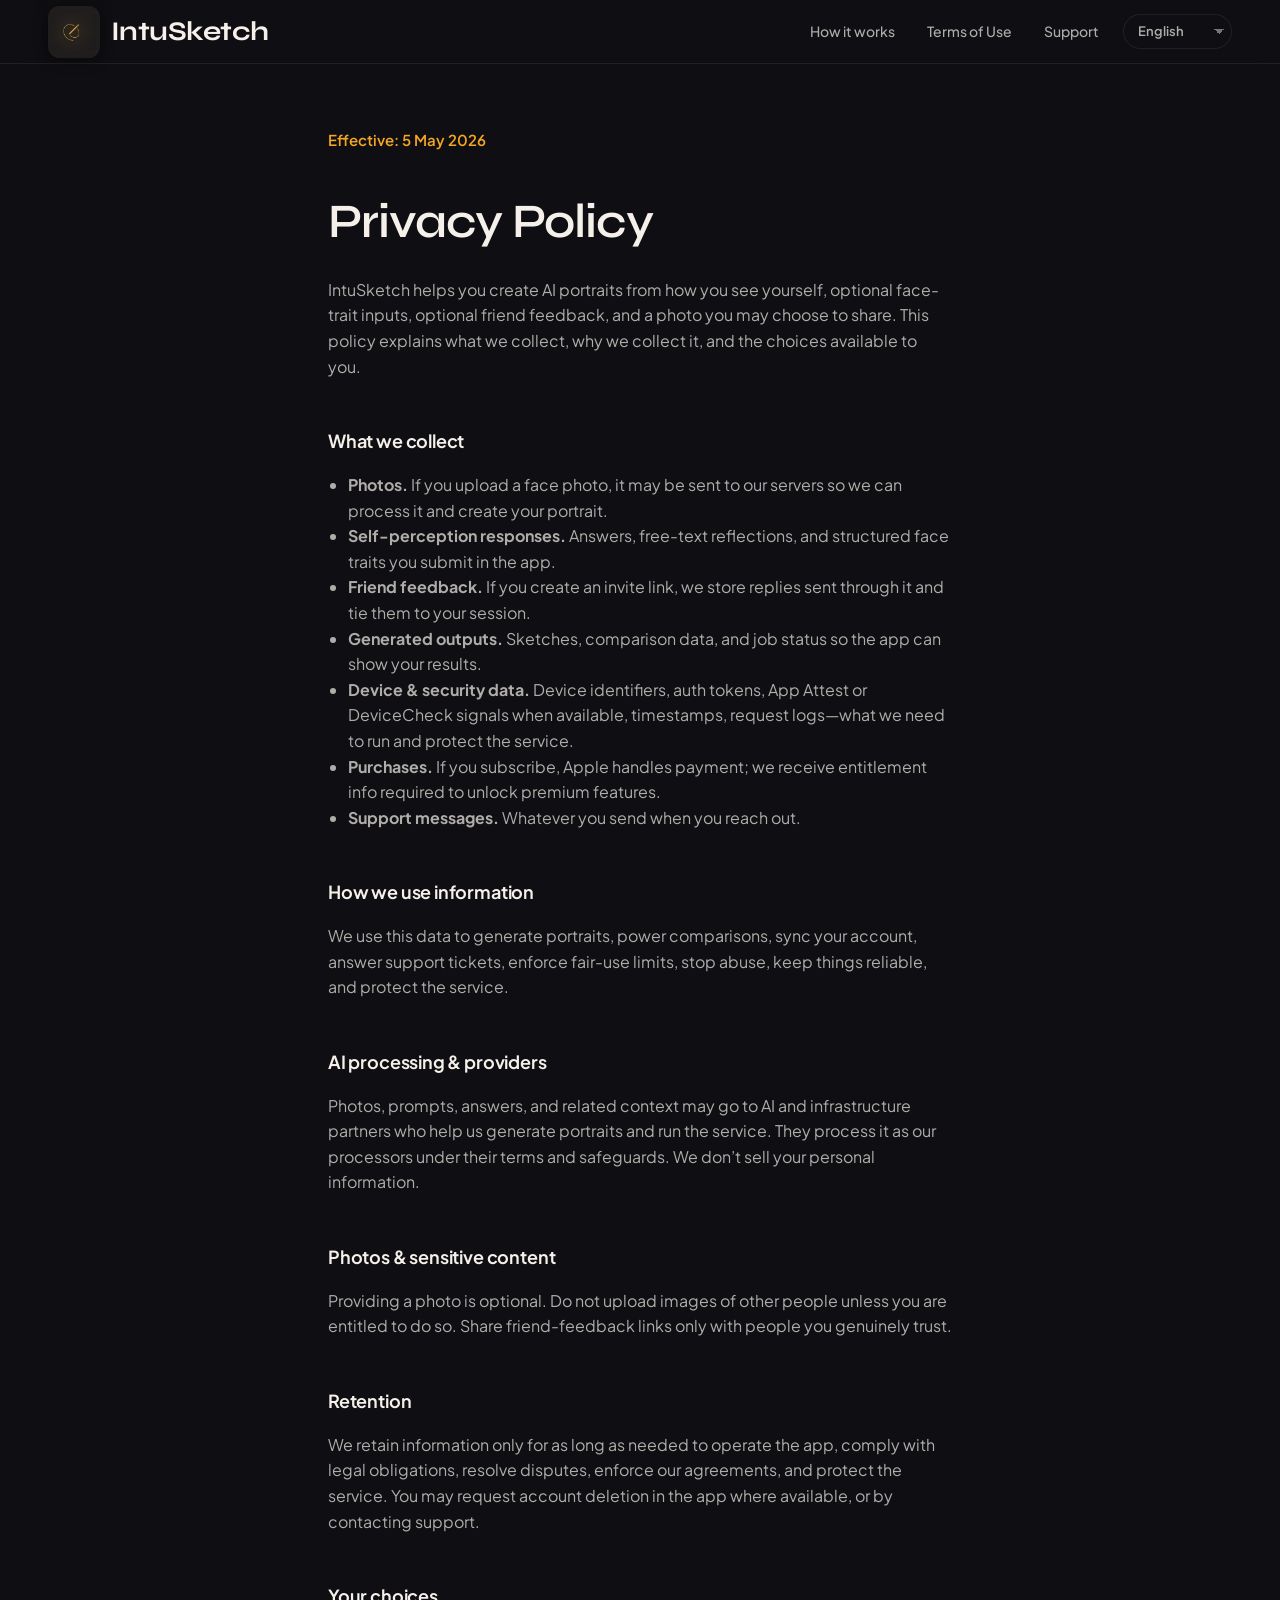
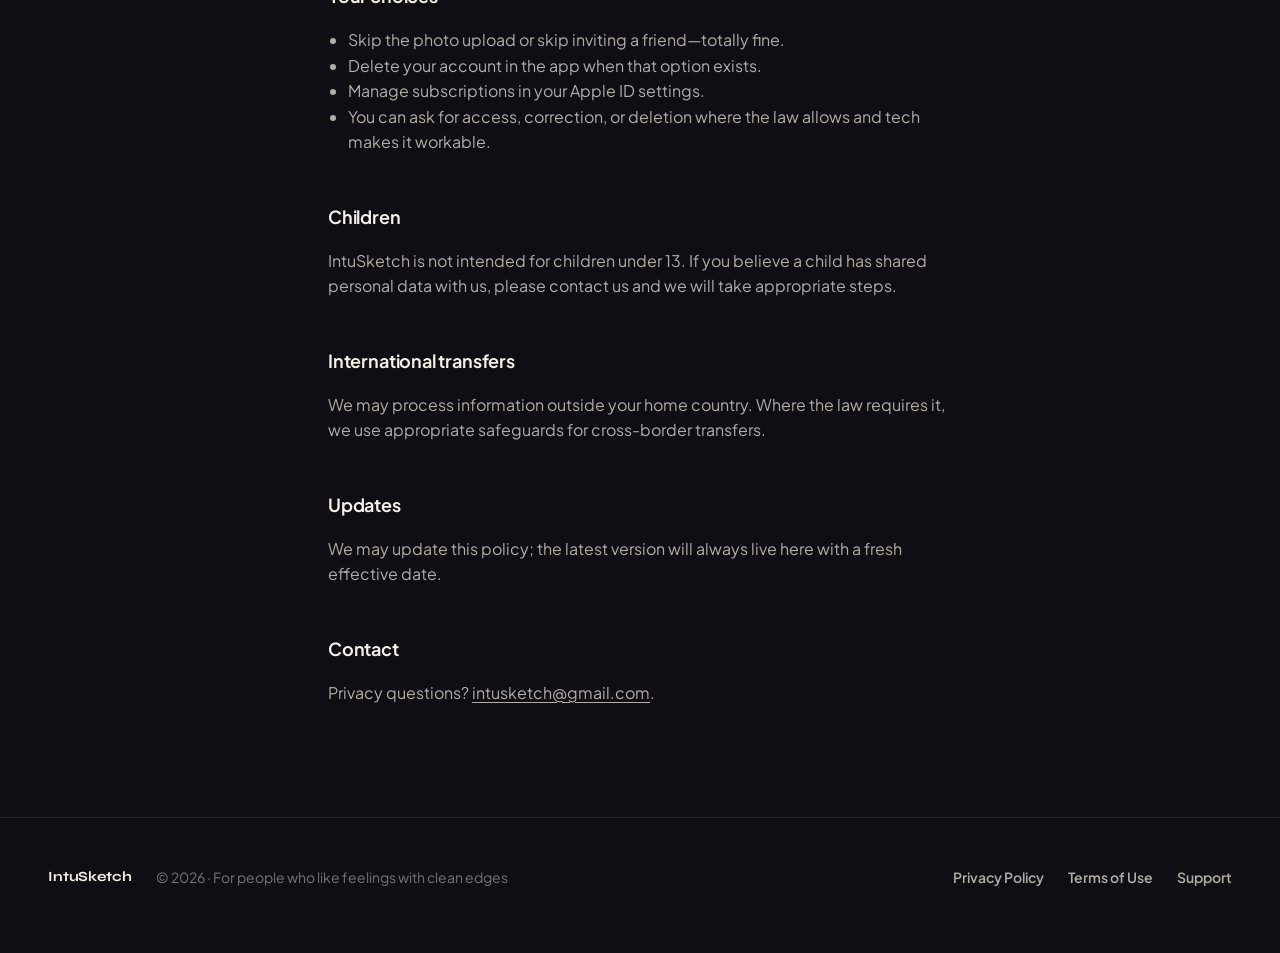
==== privacy/index.html @ 65423a3a "Initial site: landing, legals, localized bundles for intusketch.app Co-authored-by: Cursor <cursorag" ====
<!doctype html>
<html lang="en">
  <head>
    <meta charset="utf-8">
    <meta name="viewport" content="width=device-width, initial-scale=1">
    <title>Privacy Policy — IntuSketch</title>
    <meta name="description" content="How IntuSketch collects, uses, and protects your information.">
    <link rel="canonical" href="https://intusketch.app/privacy/">
    <link rel="preconnect" href="https://fonts.googleapis.com">
    <link rel="preconnect" href="https://fonts.gstatic.com" crossorigin>
    <link
      href="https://fonts.googleapis.com/css2?family=Plus+Jakarta+Sans:ital,wght@0,400;0,500;0,600;0,700;0,800;1,400;1,500&family=Syne:wght@400;500;600;700;800&family=Noto+Sans+KR:wght@400;500;600;700&family=Noto+Sans+SC:wght@400;500;600;700&family=Noto+Serif+KR:wght@400;600&family=Noto+Serif+SC:wght@400;600&display=swap"
      rel="stylesheet"
    >
    <link rel="stylesheet" href="../styles.css?v=33">
  </head>
  <body data-page="privacy">
    <header class="site-header" data-site-header data-i18n-attr="aria-label" data-i18n="l_header_aria">
      <div class="site-header__inner">
        <a class="brand" href="../" data-i18n-attr="aria-label" data-i18n="l_brand_aria">
          <img
            class="brand__icon"
            src="../brand-icon.png?v=33"
            alt=""
            width="180"
            height="180"
            decoding="async"
            aria-hidden="true"
          >
          <span class="brand-name">IntuSketch</span>
        </a>
        <div class="site-header__cluster">
          <nav class="nav" aria-label="Primary">
            <a href="../#how-it-works" data-i18n="n_journey">How it works</a>
            <a href="../terms/" data-i18n="n_terms">Terms</a>
            <a href="../support/" data-i18n="n_support">Support</a>
          </nav>
          <select class="lang-select" data-lang-select aria-label="Language"></select>
        </div>
      </div>
    </header>

    <main class="legal-page">
      <p class="updated" data-i18n="p_updated">Effective: 5 May 2026</p>
      <h1 data-i18n="p_h1">Privacy Policy</h1>
      <p data-i18n="p_intro">
        IntuSketch helps you create AI portraits from your self-perception, face traits, optional friend feedback, and a photo you may choose to provide. This policy explains what we collect, why, and your choices.
      </p>

      <h2 data-i18n="p_h_collect">Information we collect</h2>
      <ul>
        <li data-i18n-html="p_li1"><strong>Photos.</strong> If you provide a face photo, it may be uploaded to our servers so we can process it and create your portrait.</li>
        <li data-i18n-html="p_li2"><strong>Self-perception responses.</strong> Answers, free-text reflections, and structured face traits you submit in the app.</li>
        <li data-i18n-html="p_li3"><strong>Friend feedback.</strong> If you create an invite link, we store responses submitted through it and link them to your session.</li>
        <li data-i18n-html="p_li4"><strong>Generated outputs.</strong> Sketches, comparison data, and job status so the app can show your results.</li>
        <li data-i18n-html="p_li5"><strong>Device &amp; security data.</strong> Device identifiers, auth tokens, App Attest or DeviceCheck signals where available, timestamps, request logs, and similar data to operate and protect the service.</li>
        <li data-i18n-html="p_li6"><strong>Purchases.</strong> If you subscribe, Apple processes payment; we receive entitlement information needed to unlock premium features.</li>
        <li data-i18n-html="p_li7"><strong>Support messages.</strong> What you include when you contact us.</li>
      </ul>

      <h2 data-i18n="p_h_use">How we use information</h2>
      <p data-i18n="p_p_use">
        We use data to generate portraits, run comparisons, sync your account, provide support, enforce usage limits, prevent abuse, improve reliability, and keep the service secure.
      </p>

      <h2 data-i18n="p_h_ai">AI processing & providers</h2>
      <p data-i18n="p_p_ai">
        We may send photos, prompts, responses, and related context to AI and infrastructure providers that generate portraits and run the service. They process data on our behalf under their terms and safeguards. We do not sell your personal information.
      </p>

      <h2 data-i18n="p_h_photo">Photos & sensitive content</h2>
      <p data-i18n="p_p_photo">
        Providing a photo is your choice. Do not upload images of other people unless you have the right to do so. Share friend-feedback links only with people you trust.
      </p>

      <h2 data-i18n="p_h_retention">Retention</h2>
      <p data-i18n="p_p_retention">
        We keep information as long as needed to provide the app, meet legal obligations, resolve disputes, enforce agreements, and protect the service. You can request account deletion in the app where available or by contacting support.
      </p>

      <h2 data-i18n="p_h_choices">Your choices</h2>
      <ul>
        <li data-i18n="p_c1">You can skip uploading a photo or inviting friend feedback.</li>
        <li data-i18n="p_c2">You can delete your account in the app where available.</li>
        <li data-i18n="p_c3">You can manage subscriptions in Apple ID settings.</li>
        <li data-i18n="p_c4">You may contact us to request access, correction, or deletion, subject to law and technical limits.</li>
      </ul>

      <h2 data-i18n="p_h_children">Children</h2>
      <p data-i18n="p_p_children">
        IntuSketch is not for children under 13. If you believe a child gave us personal data, contact us and we will take appropriate steps.
      </p>

      <h2 data-i18n="p_h_intl">International transfers</h2>
      <p data-i18n="p_p_intl">
        We may process information outside your country. Where required, we use appropriate safeguards for cross-border transfers.
      </p>

      <h2 data-i18n="p_h_changes">Changes</h2>
      <p data-i18n="p_p_changes">
        We may update this policy. The new version will appear here with an updated effective date.
      </p>

      <h2 data-i18n="p_h_contact">Contact</h2>
      <p data-i18n-html="p_p_contact">
        Questions about privacy: <a href="mailto:intusketch@gmail.com">intusketch@gmail.com</a>.
      </p>
    </main>

    <footer class="site-footer">
      <span class="site-footer__brand">IntuSketch</span>
      <span class="site-footer__copy" data-i18n="l_footer">© 2026 · For people who like feelings with clean edges</span>
      <div class="footer-links">
        <a href="../privacy/" data-i18n="l_f_privacy">Privacy</a>
        <a href="../terms/" data-i18n="l_f_terms">Terms</a>
        <a href="../support/" data-i18n="l_f_support">Support</a>
      </div>
    </footer>

    <script src="../lang/en.js?v=33"></script>
    <script src="../lang/ru.js?v=33"></script>
    <script src="../lang/de.js?v=33"></script>
    <script src="../lang/es.js?v=33"></script>
    <script src="../lang/zh.js?v=33"></script>
    <script src="../lang/ko.js?v=33"></script>
    <script src="../site.js?v=33"></script>
  </body>
</html>
---- styles.css ----
/* IntuSketch — Modern Landing Page Design System */

/* ═══════════════════════════════════════════════════════════════════════════
   DESIGN TOKENS
   ═══════════════════════════════════════════════════════════════════════════ */

:root {
  /* Colors — aligned with ISKColors */
  --background: #0f0f13;
  --surface: #18181d;
  --surface-elevated: #1f1f26;
  --surface-3: #27272f;

  --text-primary: #f5f1ea;
  --text-secondary: rgba(245, 241, 234, 0.7);
  --text-muted: rgba(245, 241, 234, 0.45);

  --border: rgba(245, 241, 234, 0.08);
  --border-subtle: rgba(245, 241, 234, 0.05);
  --border-strong: rgba(245, 241, 234, 0.15);

  --accent: #f5a623;
  --accent-soft: rgba(245, 166, 35, 0.15);
  --accent-glow: rgba(245, 166, 35, 0.25);

  /* Typography */
  --font-sans: "Plus Jakarta Sans", system-ui, -apple-system, "Segoe UI", sans-serif;
  --font-display: "Syne", var(--font-sans);

  /* Spacing scale */
  --space-xs: 0.25rem;
  --space-sm: 0.5rem;
  --space-md: 1rem;
  --space-lg: 1.5rem;
  --space-xl: 2rem;
  --space-2xl: 3rem;
  --space-3xl: 4rem;
  --space-4xl: 6rem;
  --space-5xl: 8rem;

  /* Layout */
  --content-width: 1200px;
  --content-narrow: 720px;
  --gutter: clamp(1.25rem, 5vw, 3rem);

  /* Radii */
  --radius-sm: 0.5rem;
  --radius-md: 0.75rem;
  --radius-lg: 1rem;
  --radius-xl: 1.5rem;
  --radius-2xl: 2rem;
  --radius-full: 9999px;

  /* Shadows */
  --shadow-sm: 0 1px 2px rgba(0, 0, 0, 0.3);
  --shadow-md: 0 4px 12px rgba(0, 0, 0, 0.4);
  --shadow-lg: 0 12px 40px rgba(0, 0, 0, 0.5);
  --shadow-xl: 0 24px 80px rgba(0, 0, 0, 0.6);
  --shadow-glow: 0 0 60px var(--accent-glow);

  /* Transitions */
  --ease-out: cubic-bezier(0.22, 1, 0.36, 1);
  --ease-spring: cubic-bezier(0.34, 1.56, 0.64, 1);
  --duration-fast: 150ms;
  --duration-normal: 250ms;
  --duration-slow: 400ms;

  /* Header */
  --header-height: 4rem;
}

/* CJK Typography */
html[lang="zh-Hans"] {
  --font-sans: "Noto Sans SC", "PingFang SC", "Hiragino Sans GB", "Microsoft YaHei", sans-serif;
  --font-display: "Noto Serif SC", "Songti SC", serif;
}

html[lang="ko"] {
  --font-sans: "Noto Sans KR", "Apple SD Gothic Neo", "Malgun Gothic", sans-serif;
  --font-display: "Noto Serif KR", "Apple SD Gothic Neo", serif;
}

/* ═══════════════════════════════════════════════════════════════════════════
   RESET & BASE
   ═══════════════════════════════════════════════════════════════════════════ */

*,
*::before,
*::after {
  box-sizing: border-box;
}

html {
  scroll-behavior: smooth;
  scroll-padding-top: calc(var(--header-height) + var(--space-xl));
}

body {
  margin: 0;
  font-family: var(--font-sans);
  font-size: 1rem;
  line-height: 1.6;
  color: var(--text-primary);
  background: var(--background);
  text-rendering: optimizeLegibility;
  -webkit-font-smoothing: antialiased;
  -moz-osx-font-smoothing: grayscale;
}

a {
  color: inherit;
  text-decoration-thickness: 1px;
  text-underline-offset: 0.2em;
}

img {
  max-width: 100%;
  height: auto;
  display: block;
}

/* ═══════════════════════════════════════════════════════════════════════════
   LANDING PAGE BACKGROUND
   ═══════════════════════════════════════════════════════════════════════════ */

body.is-landing {
  background:
    radial-gradient(ellipse 80% 50% at 50% -10%, var(--accent-soft), transparent 50%),
    radial-gradient(ellipse 60% 40% at 80% 20%, rgba(245, 166, 35, 0.08), transparent 45%),
    linear-gradient(180deg, var(--background) 0%, #0a0a0d 100%);
}

body.is-landing::before {
  content: "";
  position: fixed;
  inset: 0;
  z-index: -1;
  pointer-events: none;
  opacity: 0.3;
  background-image:
    linear-gradient(rgba(255, 255, 255, 0.02) 1px, transparent 1px),
    linear-gradient(90deg, rgba(255, 255, 255, 0.015) 1px, transparent 1px);
  background-size: 80px 80px;
  mask-image: radial-gradient(ellipse 100% 80% at 50% 0%, black 20%, transparent 70%);
}

/* ═══════════════════════════════════════════════════════════════════════════
   SKIP LINK
   ═══════════════════════════════════════════════════════════════════════════ */

.skip-link {
  position: absolute;
  left: -9999px;
  top: var(--space-md);
  padding: var(--space-sm) var(--space-md);
  background: var(--accent);
  color: var(--background);
  font-weight: 600;
  border-radius: var(--radius-sm);
  z-index: 100;
}

.skip-link:focus {
  left: var(--space-md);
}

/* ═══════════════════════════════════════════════════════════════════════════
   HEADER
   ═══════════════════════════════════════════════════════════════════════════ */

.site-header {
  position: fixed;
  top: 0;
  left: 0;
  right: 0;
  z-index: 50;
  height: var(--header-height);
  display: flex;
  align-items: center;
  transition:
    background var(--duration-normal) var(--ease-out),
    border-color var(--duration-normal) var(--ease-out),
    backdrop-filter var(--duration-normal) var(--ease-out);
}

.site-header.is-scrolled {
  background: rgba(15, 15, 19, 0.85);
  border-bottom: 1px solid var(--border);
  backdrop-filter: blur(16px) saturate(180%);
}

.site-header__inner {
  width: 100%;
  max-width: calc(var(--content-width) + var(--gutter) * 2);
  margin: 0 auto;
  padding: 0 var(--gutter);
  display: flex;
  align-items: center;
  justify-content: space-between;
  gap: var(--space-lg);
}

.site-header__cluster {
  display: flex;
  align-items: center;
  gap: var(--space-lg);
}

/* Brand */
.brand {
  display: inline-flex;
  align-items: center;
  gap: 0.6875rem;
  text-decoration: none;
  color: var(--text-primary);
}

.brand__icon {
  width: 3.25rem;
  height: 3.25rem;
  border-radius: 22%;
  flex-shrink: 0;
  object-fit: cover;
  box-shadow: 0 2px 14px rgba(0, 0, 0, 0.4);
}

.brand-name {
  font-family: var(--font-display);
  font-weight: 700;
  font-size: 1.6875rem;
  letter-spacing: -0.02em;
  line-height: 1.05;
}

/* Language Select */
.lang-select {
  appearance: none;
  font: inherit;
  font-size: 0.8125rem;
  font-weight: 600;
  color: var(--text-secondary);
  background-color: transparent;
  background-image:
    linear-gradient(45deg, transparent 50%, var(--text-muted) 50%),
    linear-gradient(135deg, var(--text-muted) 50%, transparent 50%);
  background-position: calc(100% - 12px) center, calc(100% - 7px) center;
  background-size: 5px 5px;
  background-repeat: no-repeat;
  border: 1px solid var(--border);
  border-radius: var(--radius-full);
  padding: 0.375rem 2rem 0.375rem 0.875rem;
  cursor: pointer;
  transition:
    border-color var(--duration-fast),
    color var(--duration-fast);
}

.lang-select:hover {
  border-color: var(--border-strong);
  color: var(--text-primary);
}

.lang-select:focus-visible {
  outline: 2px solid var(--accent);
  outline-offset: 2px;
}

/* Navigation */
.nav {
  display: flex;
  align-items: center;
  gap: var(--space-xl);
}

.nav a {
  font-size: 0.875rem;
  font-weight: 500;
  color: var(--text-secondary);
  text-decoration: none;
  transition: color var(--duration-fast);
}

.nav a:hover {
  color: var(--text-primary);
}

/* ═══════════════════════════════════════════════════════════════════════════
   HERO SECTION
   ═══════════════════════════════════════════════════════════════════════════ */

.hero--ignite {
  position: relative;
  min-height: calc(100svh - var(--header-height));
  max-height: 100svh;
  padding-top: var(--header-height);
  display: flex;
  align-items: center;
  overflow: hidden;
}

.hero__glow {
  position: absolute;
  inset: 0;
  pointer-events: none;
  z-index: 0;
  background:
    radial-gradient(ellipse 50% 40% at 50% 30%, var(--accent-soft), transparent 60%),
    radial-gradient(ellipse 30% 30% at 75% 50%, rgba(245, 166, 35, 0.06), transparent 50%);
}

.hero__grid {
  position: relative;
  z-index: 1;
  width: 100%;
  max-width: calc(var(--content-width) + var(--gutter) * 2);
  margin: 0 auto;
  padding: var(--space-xl) var(--gutter) var(--space-2xl);
  display: grid;
  grid-template-columns: minmax(0, 0.82fr) minmax(0, 1.18fr);
  gap: clamp(var(--space-lg), 3vw, var(--space-2xl));
  align-items: center;
}

html[lang="ru"] .hero__grid {
  grid-template-columns: minmax(0, 0.92fr) minmax(0, 1.08fr);
}

.hero__copy {
  min-width: 0;
}

html[lang="ru"] .hero__lede {
  line-height: 1.58;
  font-size: clamp(0.95rem, 1.35vw, 1.08rem);
}

/* Eyebrow */
.eyebrow {
  display: inline-flex;
  align-items: center;
  gap: var(--space-sm);
  margin: 0 0 var(--space-md);
  font-size: 0.6875rem;
  font-weight: 700;
  letter-spacing: 0.12em;
  text-transform: uppercase;
  color: var(--accent);
}

.eyebrow__dot {
  width: 5px;
  height: 5px;
  border-radius: 50%;
  background: var(--accent);
  box-shadow: 0 0 10px var(--accent-glow);
}

.eyebrow--pulse .eyebrow__dot {
  animation: dotPulse 2.5s ease-in-out infinite;
}

/* Hero Title */
.hero__title {
  margin: 0;
  font-family: var(--font-display);
  font-weight: 700;
  font-size: clamp(2rem, 4.5vw, 3.25rem);
  line-height: 1.08;
  letter-spacing: -0.025em;
}

.hero__title-line {
  display: block;
  opacity: 0;
  transform: translateY(0.4rem);
  animation: lineUp 0.7s var(--ease-out) forwards;
}

.hero__title-line:nth-child(1) { animation-delay: 0.05s; }
.hero__title-line:nth-child(2) { animation-delay: 0.12s; }
.hero__title-line:nth-child(3) { animation-delay: 0.19s; }

.hero__title-line--accent {
  color: var(--accent);
}

/* Hero Lede */
.hero__lede {
  margin: var(--space-lg) 0 0;
  font-size: clamp(0.9375rem, 1.25vw, 1.0625rem);
  line-height: 1.65;
  color: var(--text-secondary);
}

.hero__lede strong {
  color: var(--text-primary);
  font-weight: 600;
}

.hero__lede em {
  font-style: italic;
  color: var(--accent);
}

/* Hero Actions */
.hero__actions {
  display: flex;
  flex-wrap: wrap;
  gap: var(--space-sm);
  margin-top: var(--space-lg);
  opacity: 0;
  animation: fadeLift 0.7s var(--ease-out) 0.3s forwards;
}

.hero__meta {
  margin: var(--space-md) 0 0;
  font-size: 0.75rem;
  color: var(--text-muted);
  opacity: 0;
  animation: fadeLift 0.7s var(--ease-out) 0.4s forwards;
}

/* ═══════════════════════════════════════════════════════════════════════════
   BUTTONS
   ═══════════════════════════════════════════════════════════════════════════ */

.button {
  display: inline-flex;
  align-items: center;
  justify-content: center;
  min-height: 2.5rem;
  padding: 0 1.25rem;
  border-radius: var(--radius-full);
  font-weight: 600;
  font-size: 0.875rem;
  text-decoration: none;
  border: none;
  cursor: pointer;
  transition:
    transform var(--duration-fast) var(--ease-out),
    box-shadow var(--duration-fast) var(--ease-out),
    background var(--duration-fast);
}

.button:active {
  transform: scale(0.98);
}

.button:focus-visible {
  outline: 2px solid var(--accent);
  outline-offset: 2px;
}

.button--primary {
  color: var(--background);
  background: var(--accent);
  box-shadow:
    0 1px 0 rgba(255, 255, 255, 0.2) inset,
    0 8px 24px rgba(245, 166, 35, 0.3);
}

.button--primary:hover {
  box-shadow:
    0 1px 0 rgba(255, 255, 255, 0.25) inset,
    0 12px 32px rgba(245, 166, 35, 0.4);
  transform: translateY(-1px);
}

.button--ghost {
  color: var(--text-primary);
  background: var(--surface-elevated);
  border: 1px solid var(--border-strong);
}

.button--ghost:hover {
  background: var(--surface-3);
  border-color: rgba(245, 241, 234, 0.2);
}

.button--on-dark {
  background: rgba(255, 255, 255, 0.05);
  border: 1px solid var(--border-strong);
  color: var(--text-primary);
}

.button--on-dark:hover {
  background: rgba(255, 255, 255, 0.1);
}

.button--lg {
  min-height: 2.75rem;
  padding: 0 1.5rem;
  font-size: 0.9375rem;
}

/* ═══════════════════════════════════════════════════════════════════════════
   DUAL CANVAS VISUAL
   ═══════════════════════════════════════════════════════════════════════════ */

.hero__visual {
  display: flex;
  flex-direction: column;
  gap: var(--space-md);
}

.dual-caption {
  margin: 0;
  font-size: 0.75rem;
  color: var(--text-muted);
  text-align: center;
  letter-spacing: 0.02em;
}

.dual-canvas {
  position: relative;
  min-height: clamp(300px, 52vw, 520px);
  padding: var(--space-lg);
  border-radius: var(--radius-xl);
  border: 1px solid var(--border);
  background:
    linear-gradient(165deg, rgba(255, 252, 248, 0.07), transparent 45%),
    var(--surface);
  box-shadow: var(--shadow-lg);
}

.dual-canvas__film {
  position: absolute;
  inset: 0;
  border-radius: inherit;
  pointer-events: none;
  opacity: 0.4;
  background: repeating-linear-gradient(
    -5deg,
    transparent,
    transparent 2px,
    rgba(255, 255, 255, 0.015) 2px,
    rgba(255, 255, 255, 0.015) 3px
  );
}

.dual-canvas__panel {
  position: absolute;
  width: 46%;
  top: 50%;
  transform: translateY(-50%);
  display: flex;
  flex-direction: column;
  gap: var(--space-sm);
}

.dual-canvas__panel--self {
  left: 4.5%;
}

.dual-canvas__panel--other {
  right: 4.5%;
}

.dual-canvas__label {
  font-size: 0.6875rem;
  font-weight: 700;
  letter-spacing: 0.12em;
  text-transform: uppercase;
  color: var(--text-muted);
}

.dual-canvas__split {
  position: absolute;
  left: 50%;
  top: var(--space-md);
  bottom: var(--space-md);
  transform: translateX(-50%);
  width: 1px;
  background: linear-gradient(transparent, var(--accent-soft), transparent);
  display: flex;
  align-items: center;
  justify-content: center;
}

.dual-canvas__split span {
  padding: 0.3rem 0.5rem;
  border-radius: var(--radius-full);
  font-size: 0.5625rem;
  font-weight: 700;
  letter-spacing: 0.08em;
  text-transform: uppercase;
  color: var(--background);
  background: var(--accent);
  box-shadow: var(--shadow-sm);
}

.sketch-frame {
  position: relative;
  border-radius: var(--radius-md);
  border: 1px solid rgba(245, 241, 234, 0.14);
  padding: 0;
  aspect-ratio: 4 / 5;
  overflow: hidden;
  background: #ede8e0;
}

.sketch-frame--warm::after,
.sketch-frame--cool::after {
  content: "";
  position: absolute;
  inset: 0;
  z-index: 1;
  pointer-events: none;
  border-radius: inherit;
}

.sketch-frame--warm::after {
  background: radial-gradient(circle at 28% 20%, rgba(245, 166, 35, 0.07), transparent 62%);
}

.sketch-frame--cool::after {
  background: radial-gradient(circle at 72% 26%, rgba(120, 150, 140, 0.06), transparent 58%);
}

.sketch-photo {
  position: absolute;
  top: 0;
  height: 100%;
  width: 200%;
  max-width: none;
  object-fit: cover;
  z-index: 0;
}

.sketch-photo--self {
  left: 0;
  object-position: left center;
}

.sketch-photo--other {
  right: 0;
  left: auto;
  object-position: right center;
}

/* ═══════════════════════════════════════════════════════════════════════════
   STRIP SECTION
   ═══════════════════════════════════════════════════════════════════════════ */

.strip {
  border-top: 1px solid var(--border);
  border-bottom: 1px solid var(--border);
  background: linear-gradient(90deg, var(--accent-soft), transparent 40%, transparent 60%, rgba(180, 200, 190, 0.05));
}

.strip__inner {
  max-width: var(--content-width);
  margin: 0 auto;
  padding: var(--space-4xl) var(--gutter);
  text-align: center;
}

.strip__headline {
  margin: 0;
  font-family: var(--font-display);
  font-size: clamp(1.25rem, 3vw, 1.75rem);
  font-weight: 600;
  letter-spacing: -0.02em;
  line-height: 1.4;
  max-width: 720px;
  margin-inline: auto;
}

.strip__support {
  margin: var(--space-lg) auto 0;
  max-width: 560px;
  color: var(--text-secondary);
  font-size: 1rem;
}

/* ═══════════════════════════════════════════════════════════════════════════
   SECTIONS
   ═══════════════════════════════════════════════════════════════════════════ */

.section {
  max-width: calc(var(--content-width) + var(--gutter) * 2);
  margin: 0 auto;
  padding: var(--space-5xl) var(--gutter);
}

.section__header {
  max-width: 600px;
  margin-bottom: var(--space-3xl);
}

.section__kicker {
  margin: 0 0 var(--space-sm);
  font-size: 0.75rem;
  font-weight: 700;
  letter-spacing: 0.15em;
  text-transform: uppercase;
  color: var(--accent);
}

.section__kicker--on-dark {
  color: var(--accent);
}

.section__title {
  margin: 0;
  font-family: var(--font-display);
  font-weight: 700;
  font-size: clamp(1.75rem, 4vw, 2.5rem);
  letter-spacing: -0.025em;
  line-height: 1.15;
}

.section__title--on-dark {
  color: var(--text-primary);
}

.section__lede {
  margin: var(--space-md) 0 0;
  color: var(--text-secondary);
  font-size: 1.0625rem;
  max-width: 520px;
  line-height: 1.65;
}

.section__lede--on-dark {
  color: var(--text-secondary);
}

/* ═══════════════════════════════════════════════════════════════════════════
   TIMELINE (Journey)
   ═══════════════════════════════════════════════════════════════════════════ */

.timeline {
  list-style: none;
  margin: 0;
  padding: 0;
  display: grid;
  grid-template-columns: repeat(2, 1fr);
  gap: var(--space-lg);
}

.timeline__item {
  padding: var(--space-xl);
  border-radius: var(--radius-xl);
  border: 1px solid var(--border);
  background: var(--surface);
  transition:
    border-color var(--duration-normal),
    background var(--duration-normal);
}

.timeline__item:hover {
  border-color: var(--border-strong);
  background: var(--surface-elevated);
}

.timeline__index {
  display: block;
  font-family: var(--font-display);
  font-size: 2.5rem;
  font-weight: 500;
  color: rgba(245, 166, 35, 0.3);
  line-height: 1;
  margin-bottom: var(--space-md);
}

.timeline__body {
  /* wrapper for title + text */
}

.timeline__title {
  margin: 0 0 var(--space-sm);
  font-size: 1.125rem;
  font-weight: 650;
  letter-spacing: -0.01em;
}

.timeline__text {
  margin: 0;
  color: var(--text-secondary);
  font-size: 0.9375rem;
  line-height: 1.6;
}

/* ═══════════════════════════════════════════════════════════════════════════
   MOMENT SECTION
   ═══════════════════════════════════════════════════════════════════════════ */

.section--moment {
  padding-top: var(--space-3xl);
  padding-bottom: var(--space-3xl);
}

.moment-board {
  border-radius: var(--radius-2xl);
  overflow: hidden;
  border: 1px solid var(--border);
  background: linear-gradient(145deg, var(--surface), var(--background));
  display: grid;
  grid-template-columns: 1.2fr 0.8fr;
  box-shadow: var(--shadow-xl);
}

.moment-board__copy {
  padding: var(--space-3xl);
}

.checklist {
  margin: var(--space-xl) 0 0;
  padding: 0;
  list-style: none;
  display: grid;
  gap: var(--space-md);
}

.checklist li {
  position: relative;
  padding-left: var(--space-lg);
  color: var(--text-secondary);
  font-size: 0.9375rem;
}

.checklist li::before {
  content: "";
  position: absolute;
  left: 0;
  top: 0.5em;
  width: 6px;
  height: 6px;
  border-radius: 50%;
  background: var(--accent);
}

.moment-board__visual {
  position: relative;
  min-height: 280px;
  padding: var(--space-xl);
  display: flex;
  align-items: flex-end;
  justify-content: flex-end;
}

.moment-orb {
  position: absolute;
  inset: 15% 15% 25% 25%;
  border-radius: 50%;
  background:
    radial-gradient(circle at 35% 30%, var(--accent-soft), transparent 50%),
    radial-gradient(circle at 70% 60%, rgba(180, 200, 190, 0.12), transparent 50%);
  animation: orbShift 12s ease-in-out infinite alternate;
}

.moment-stack {
  position: relative;
  z-index: 1;
  display: flex;
  flex-direction: column;
  gap: var(--space-sm);
  align-items: flex-end;
}

.moment-chip {
  padding: 0.5rem 0.875rem;
  border-radius: var(--radius-full);
  font-size: 0.8125rem;
  font-weight: 600;
  color: var(--text-primary);
  background: rgba(255, 255, 255, 0.06);
  border: 1px solid var(--border);
  backdrop-filter: blur(8px);
  animation: chipIn 0.6s var(--ease-out) backwards;
}

.moment-chip:nth-child(1) { animation-delay: 0.1s; }
.moment-chip:nth-child(2) { animation-delay: 0.2s; }
.moment-chip:nth-child(3) { animation-delay: 0.3s; }

.moment-chip--alt {
  border-color: rgba(180, 200, 190, 0.3);
}

.moment-chip--ghost {
  color: var(--accent);
  border-color: var(--accent-soft);
}

/* ═══════════════════════════════════════════════════════════════════════════
   TRUST SECTION
   ═══════════════════════════════════════════════════════════════════════════ */

.trust-grid {
  display: grid;
  grid-template-columns: 1fr 1fr;
  gap: var(--space-4xl);
  align-items: start;
}

.trust-panels {
  display: grid;
  gap: var(--space-md);
}

.trust-panel {
  padding: var(--space-xl);
  border-radius: var(--radius-xl);
  border: 1px solid var(--border);
  background: var(--surface);
  transition:
    border-color var(--duration-normal),
    background var(--duration-normal);
}

.trust-panel:hover {
  border-color: var(--border-strong);
  background: var(--surface-elevated);
}

.trust-panel__title {
  margin: 0 0 var(--space-sm);
  font-size: 1rem;
  font-weight: 650;
}

.trust-panel__text {
  margin: 0;
  color: var(--text-secondary);
  font-size: 0.9375rem;
  line-height: 1.6;
}

.inline-actions {
  display: flex;
  flex-wrap: wrap;
  gap: var(--space-md) var(--space-lg);
  margin-top: var(--space-xl);
}

.text-link {
  font-weight: 600;
  font-size: 0.9375rem;
  text-decoration: none;
  color: var(--text-primary);
  border-bottom: 1px solid var(--accent-soft);
  padding-bottom: 2px;
  transition: border-color var(--duration-fast);
}

.text-link:hover {
  border-color: var(--accent);
}

/* ═══════════════════════════════════════════════════════════════════════════
   FOOTER
   ═══════════════════════════════════════════════════════════════════════════ */

.site-footer {
  max-width: calc(var(--content-width) + var(--gutter) * 2);
  margin: 0 auto;
  padding: var(--space-2xl) var(--gutter) var(--space-3xl);
  display: flex;
  flex-wrap: wrap;
  justify-content: space-between;
  align-items: center;
  gap: var(--space-lg);
  border-top: 1px solid var(--border);
  color: var(--text-muted);
  font-size: 0.875rem;
}

.site-footer__brand {
  font-family: var(--font-display);
  font-weight: 700;
  color: var(--text-primary);
  letter-spacing: -0.01em;
}

.site-footer__copy {
  flex: 1;
  min-width: 200px;
}

.footer-links {
  display: flex;
  gap: var(--space-lg);
}

.footer-links a {
  text-decoration: none;
  font-weight: 600;
  color: var(--text-secondary);
  transition: color var(--duration-fast);
}

.footer-links a:hover {
  color: var(--text-primary);
}

/* ═══════════════════════════════════════════════════════════════════════════
   REVEAL ANIMATIONS
   ═══════════════════════════════════════════════════════════════════════════ */

.reveal {
  opacity: 0;
  transform: translateY(24px);
  transition:
    opacity 0.8s var(--ease-out),
    transform 0.8s var(--ease-out);
}

.reveal.is-visible {
  opacity: 1;
  transform: translateY(0);
}

.reveal-stagger {
  opacity: 0;
  transform: translateY(16px);
  transition:
    opacity 0.5s var(--ease-out),
    transform 0.5s var(--ease-out);
}

.reveal-stagger.is-visible {
  opacity: 1;
  transform: translateY(0);
}

/* ═══════════════════════════════════════════════════════════════════════════
   LEGAL PAGES
   ═══════════════════════════════════════════════════════════════════════════ */

.legal-page {
  width: min(100%, var(--content-narrow));
  margin: 0 auto;
  padding: calc(var(--header-height) + var(--space-3xl)) var(--gutter) var(--space-4xl);
}

.legal-page h1 {
  font-family: var(--font-display);
  font-weight: 600;
  font-size: clamp(2rem, 5vw, 3rem);
  letter-spacing: -0.02em;
  margin: 0 0 var(--space-sm);
}

.legal-page .updated {
  color: var(--accent);
  font-weight: 600;
  font-size: 0.9375rem;
  margin: 0 0 var(--space-xl);
}

.legal-page > h2 {
  margin-top: var(--space-2xl);
  font-size: 1.125rem;
  font-weight: 650;
  letter-spacing: -0.01em;
}

.legal-page .support-item h2 {
  margin-top: 0;
  font-size: 1rem;
  font-weight: 650;
}

.legal-page p,
.legal-page li {
  color: var(--text-secondary);
}

.legal-page ul {
  padding-left: 1.25rem;
}

.support-list {
  display: grid;
  gap: var(--space-md);
  margin-top: var(--space-xl);
}

.support-item {
  padding-top: var(--space-md);
  border-top: 1px solid var(--border);
}

.support-item h2 {
  margin: 0 0 var(--space-sm);
}

.support-item p {
  margin: 0;
}

/* Legal header */
body:not(.is-landing) .site-header {
  background: rgba(15, 15, 19, 0.9);
  border-bottom: 1px solid var(--border);
  backdrop-filter: blur(12px) saturate(160%);
}

/* ═══════════════════════════════════════════════════════════════════════════
   KEYFRAMES
   ═══════════════════════════════════════════════════════════════════════════ */

@keyframes lineUp {
  to {
    opacity: 1;
    transform: translateY(0);
  }
}

@keyframes fadeLift {
  from {
    opacity: 0;
    transform: translateY(8px);
  }
  to {
    opacity: 1;
    transform: translateY(0);
  }
}

  0%, 100% {
    transform: scale(1);
    opacity: 1;
  }
  50% {
    transform: scale(1.3);
    opacity: 0.7;
  }
}

@keyframes orbShift {
  from {
    transform: translate(0, 0) scale(1);
  }
  to {
    transform: translate(-5%, 4%) scale(1.06);
  }
}

@keyframes chipIn {
  from {
    opacity: 0;
    transform: translateY(6px);
  }
  to {
    opacity: 1;
    transform: translateY(0);
  }
}

/* ═══════════════════════════════════════════════════════════════════════════
   RESPONSIVE
   ═══════════════════════════════════════════════════════════════════════════ */

@media (max-width: 1024px) {
  .hero--ignite {
    min-height: auto;
    max-height: none;
    padding-bottom: var(--space-2xl);
  }

  .hero__grid {
    grid-template-columns: 1fr;
    gap: var(--space-xl);
    padding-top: var(--space-lg);
  }

  .hero__visual {
    order: -1;
    max-width: min(100%, 560px);
    margin: 0 auto;
    width: 100%;
  }

  .dual-canvas {
    min-height: clamp(280px, 55vw, 400px);
  }

  .hero__copy {
    max-width: 100%;
    text-align: center;
  }

  .hero__lede {
    margin-inline: auto;
  }

  .hero__actions {
    justify-content: center;
  }

  .hero__meta {
    margin-inline: auto;
    text-align: center;
  }

  .timeline {
    grid-template-columns: 1fr;
  }

  .moment-board {
    grid-template-columns: 1fr;
  }

  .moment-board__visual {
    min-height: 200px;
  }

  .trust-grid {
    grid-template-columns: 1fr;
    gap: var(--space-2xl);
  }
}

@media (max-width: 640px) {
  :root {
    --header-height: 3.5rem;
  }

  .brand__icon {
    width: 2.875rem;
    height: 2.875rem;
  }

  .brand-name {
    font-size: 1.4375rem;
  }

  .site-header__cluster {
    gap: var(--space-md);
  }

  .section {
    padding: var(--space-3xl) var(--gutter);
  }

  .strip__inner {
    padding: var(--space-2xl) var(--gutter);
  }

  .moment-board__copy {
    padding: var(--space-xl);
  }

  .site-footer {
    flex-direction: column;
    align-items: flex-start;
    gap: var(--space-md);
  }

  .site-footer__copy {
    order: 1;
  }
}

/* ═══════════════════════════════════════════════════════════════════════════
   REDUCED MOTION
   ═══════════════════════════════════════════════════════════════════════════ */

@media (prefers-reduced-motion: reduce) {
  *,
  *::before,
  *::after {
    animation-duration: 0.01ms !important;
    animation-iteration-count: 1 !important;
    transition-duration: 0.01ms !important;
    scroll-behavior: auto !important;
  }

  .reveal,
  .reveal-stagger,
  .hero__title-line,
  .hero__actions,
  .hero__meta {
    opacity: 1 !important;
    transform: none !important;
    animation: none !important;
  }
}
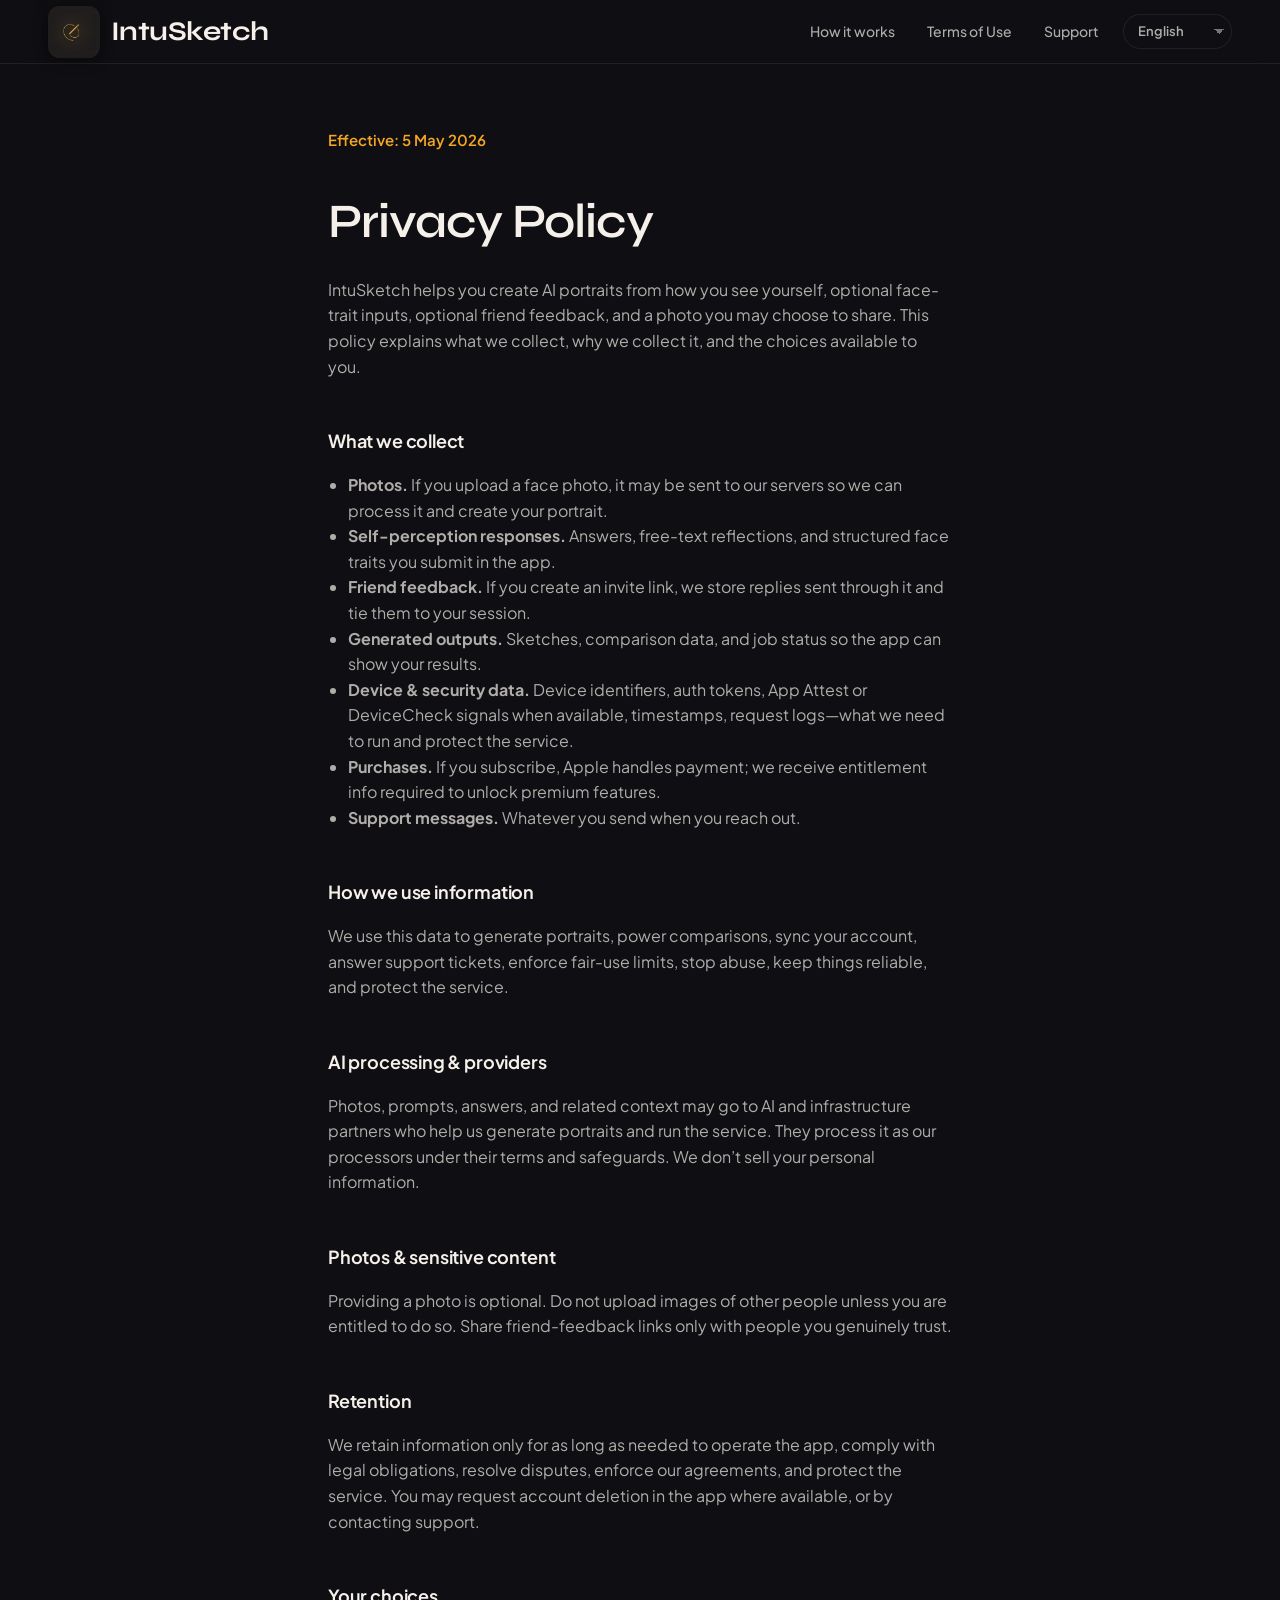
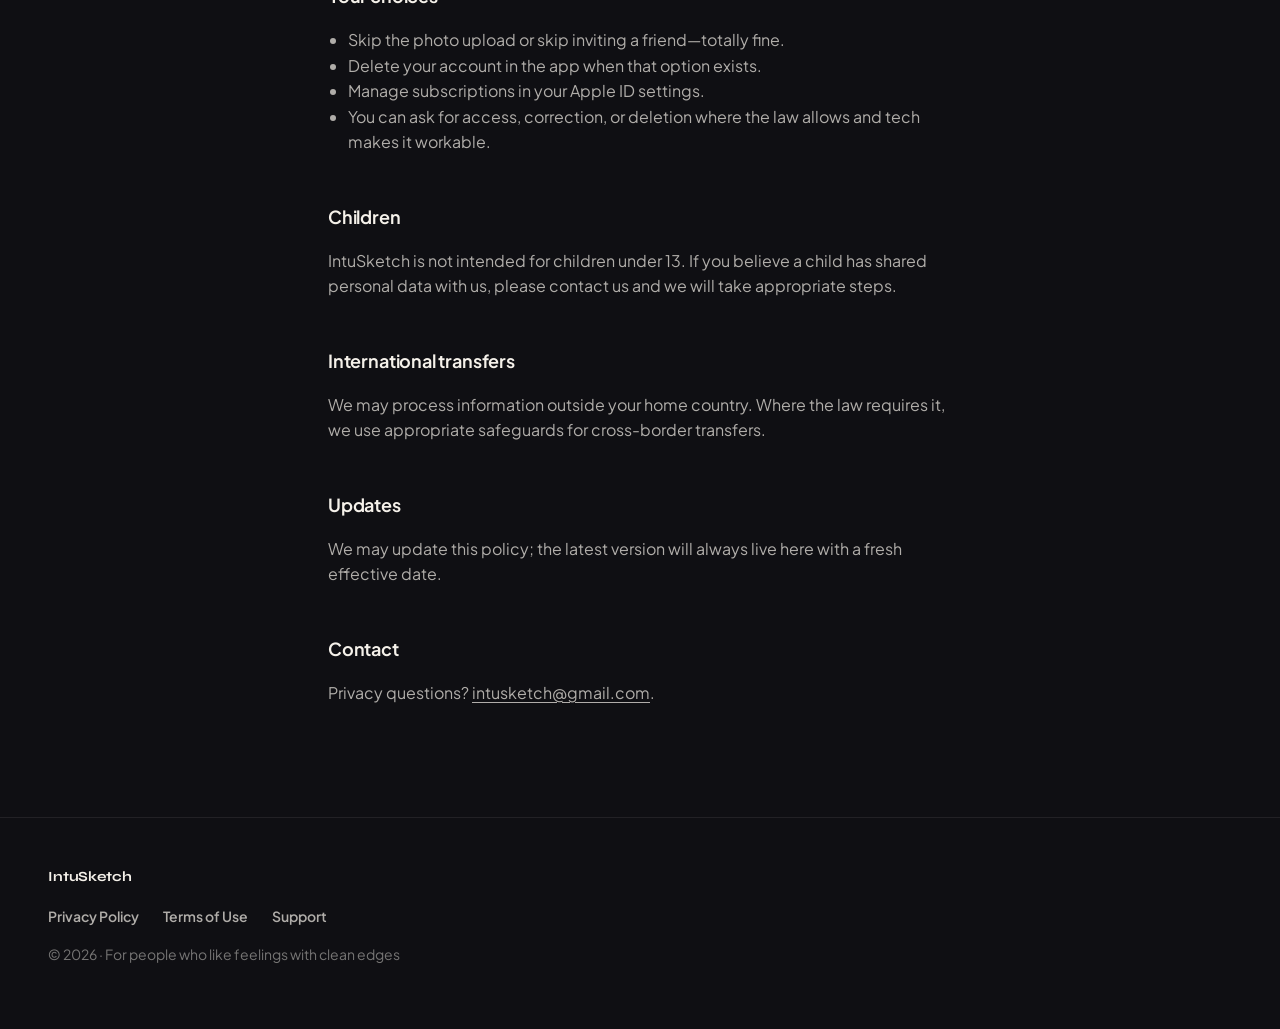
==== commit ddc5d24b: "Mobile: fix RU hero grid override, header wrap, hero/dual-canvas scale - Scope html[lang=ru] two-col" ====
--- a/privacy/index.html
+++ b/privacy/index.html
@@ -5,14 +5,14 @@
     <meta name="viewport" content="width=device-width, initial-scale=1">
     <title>Privacy Policy — IntuSketch</title>
     <meta name="description" content="How IntuSketch collects, uses, and protects your information.">
-    <link rel="canonical" href="https://intusketch.app/privacy/">
+    <link rel="canonical" href="https://intusketch.art/privacy/">
     <link rel="preconnect" href="https://fonts.googleapis.com">
     <link rel="preconnect" href="https://fonts.gstatic.com" crossorigin>
     <link
       href="https://fonts.googleapis.com/css2?family=Plus+Jakarta+Sans:ital,wght@0,400;0,500;0,600;0,700;0,800;1,400;1,500&family=Syne:wght@400;500;600;700;800&family=Noto+Sans+KR:wght@400;500;600;700&family=Noto+Sans+SC:wght@400;500;600;700&family=Noto+Serif+KR:wght@400;600&family=Noto+Serif+SC:wght@400;600&display=swap"
       rel="stylesheet"
     >
-    <link rel="stylesheet" href="../styles.css?v=33">
+    <link rel="stylesheet" href="../styles.css?v=36">
   </head>
   <body data-page="privacy">
     <header class="site-header" data-site-header data-i18n-attr="aria-label" data-i18n="l_header_aria">
@@ -20,7 +20,7 @@
         <a class="brand" href="../" data-i18n-attr="aria-label" data-i18n="l_brand_aria">
           <img
             class="brand__icon"
-            src="../brand-icon.png?v=33"
+            src="../brand-icon.png?v=36"
             alt=""
             width="180"
             height="180"
@@ -117,12 +117,12 @@
       </div>
     </footer>
 
-    <script src="../lang/en.js?v=33"></script>
-    <script src="../lang/ru.js?v=33"></script>
-    <script src="../lang/de.js?v=33"></script>
-    <script src="../lang/es.js?v=33"></script>
-    <script src="../lang/zh.js?v=33"></script>
-    <script src="../lang/ko.js?v=33"></script>
-    <script src="../site.js?v=33"></script>
+    <script src="../lang/en.js?v=36"></script>
+    <script src="../lang/ru.js?v=36"></script>
+    <script src="../lang/de.js?v=36"></script>
+    <script src="../lang/es.js?v=36"></script>
+    <script src="../lang/zh.js?v=36"></script>
+    <script src="../lang/ko.js?v=36"></script>
+    <script src="../site.js?v=36"></script>
   </body>
 </html>
--- a/styles.css
+++ b/styles.css
@@ -124,6 +124,8 @@
    ═══════════════════════════════════════════════════════════════════════════ */
 
 body.is-landing {
+  overflow-x: hidden;
+  overflow-x: clip;
   background:
     radial-gradient(ellipse 80% 50% at 50% -10%, var(--accent-soft), transparent 50%),
     radial-gradient(ellipse 60% 40% at 80% 20%, rgba(245, 166, 35, 0.08), transparent 45%),
@@ -321,17 +323,19 @@
   align-items: center;
 }
 
-html[lang="ru"] .hero__grid {
-  grid-template-columns: minmax(0, 0.92fr) minmax(0, 1.08fr);
-}
-
-.hero__copy {
-  min-width: 0;
-}
-
 html[lang="ru"] .hero__lede {
   line-height: 1.58;
   font-size: clamp(0.95rem, 1.35vw, 1.08rem);
+}
+
+@media (min-width: 1025px) {
+  html[lang="ru"] .hero__grid {
+    grid-template-columns: minmax(0, 0.92fr) minmax(0, 1.08fr);
+  }
+}
+
+.hero__copy {
+  min-width: 0;
 }
 
 /* Eyebrow */
@@ -1228,11 +1232,66 @@
     font-size: 1.4375rem;
   }
 
+  .site-header__inner {
+    flex-wrap: wrap;
+    gap: var(--space-sm) var(--space-md);
+  }
+
   .site-header__cluster {
-    gap: var(--space-md);
-  }
-
-  .section {
+    flex: 1 1 100%;
+    justify-content: flex-end;
+    flex-wrap: wrap;
+    row-gap: var(--space-xs);
+    column-gap: var(--space-md);
+    min-width: 0;
+  }
+
+  .nav {
+    flex-wrap: wrap;
+    gap: var(--space-sm) var(--space-md);
+    justify-content: flex-end;
+  }
+
+  .nav a {
+    font-size: 0.8125rem;
+  }
+
+  .lang-select {
+    flex-shrink: 0;
+    font-size: 0.75rem;
+    padding: 0.35rem 1.65rem 0.35rem 0.65rem;
+  }
+
+  .hero__grid {
+    padding-left: max(var(--gutter), env(safe-area-inset-left, 0px));
+    padding-right: max(var(--gutter), env(safe-area-inset-right, 0px));
+  }
+
+  .hero__title {
+    font-size: clamp(1.65rem, 8.2vw, 2.2rem);
+  }
+
+  .hero__visual {
+    max-width: 100%;
+  }
+
+  .dual-canvas {
+    min-height: clamp(220px, 62vw, 360px);
+    padding: var(--space-md);
+  }
+
+  .dual-canvas__label {
+    font-size: 0.6rem;
+    letter-spacing: 0.08em;
+    line-height: 1.3;
+    white-space: normal;
+    max-width: 100%;
+  }
+
+  .dual-canvas__split span {
+    font-size: 0.5rem;
+    padding: 0.22rem 0.4rem;
+  }
     padding: var(--space-3xl) var(--gutter);
   }
 
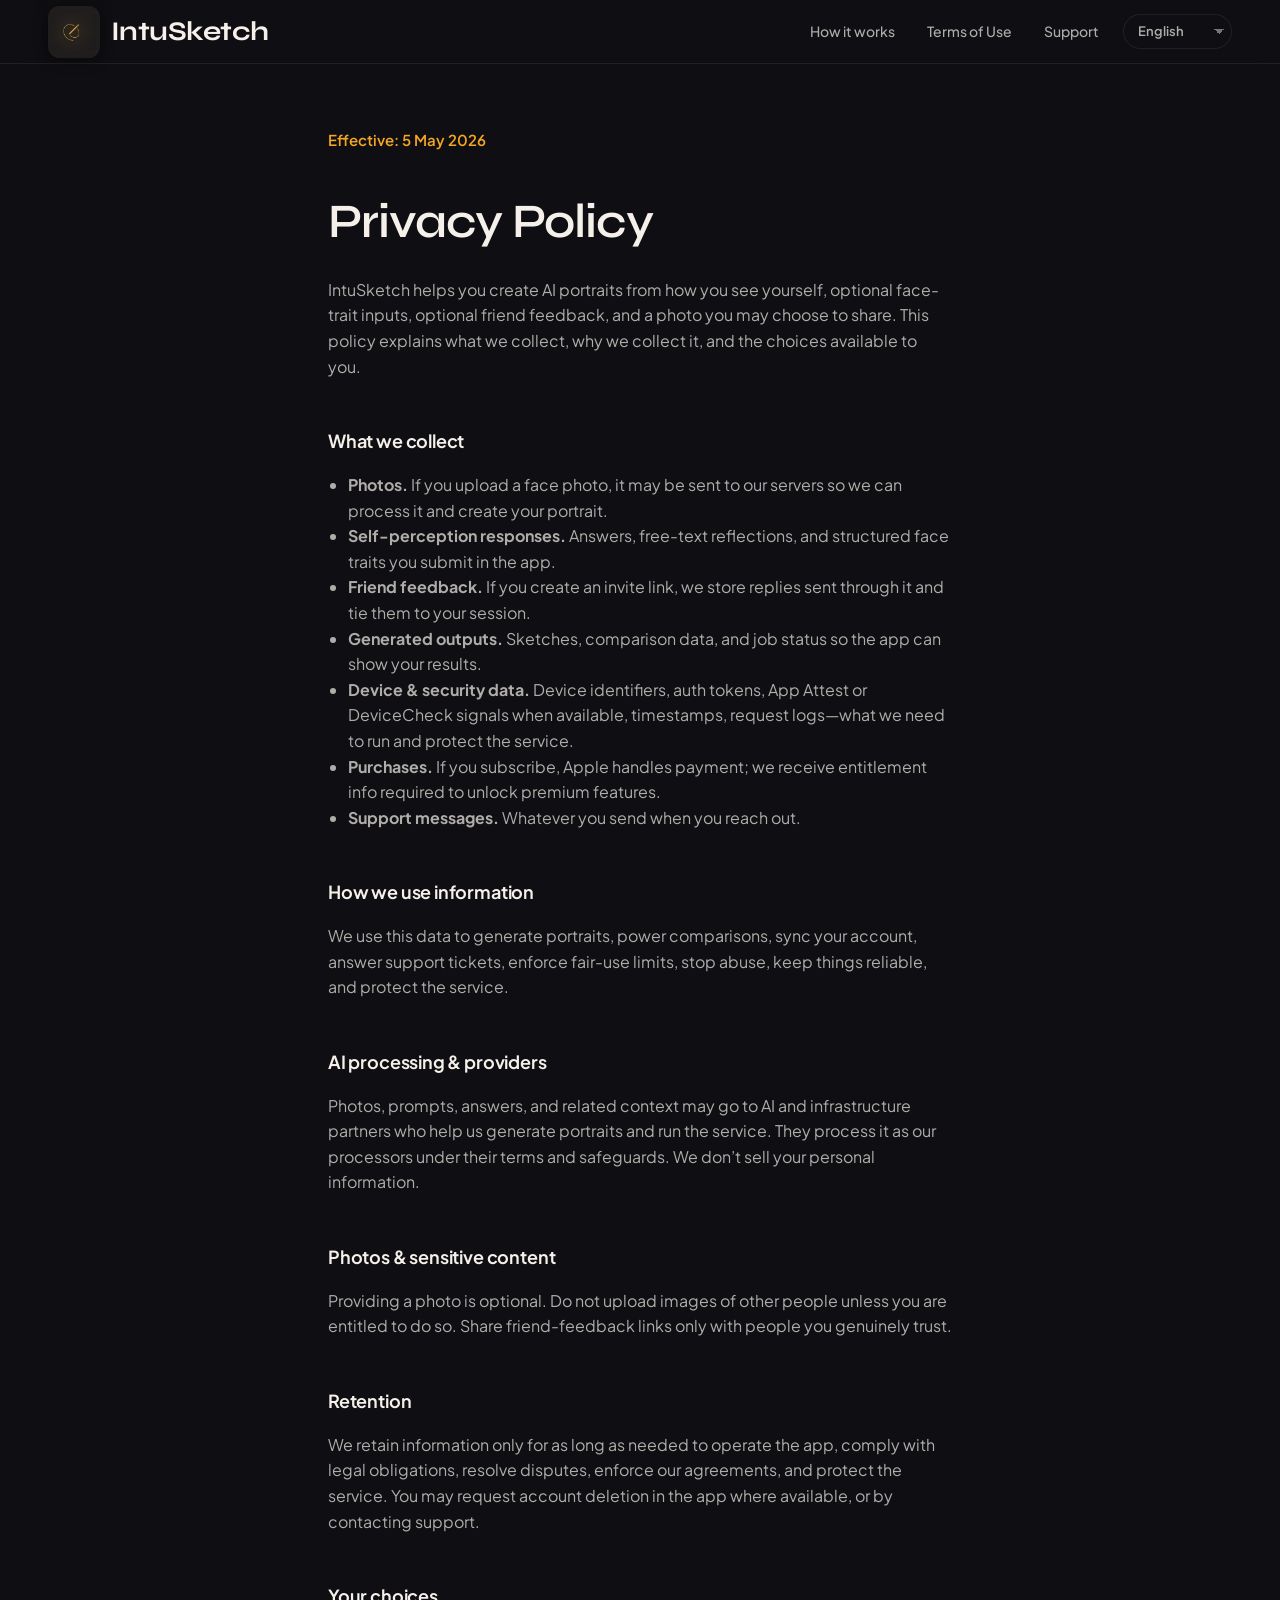
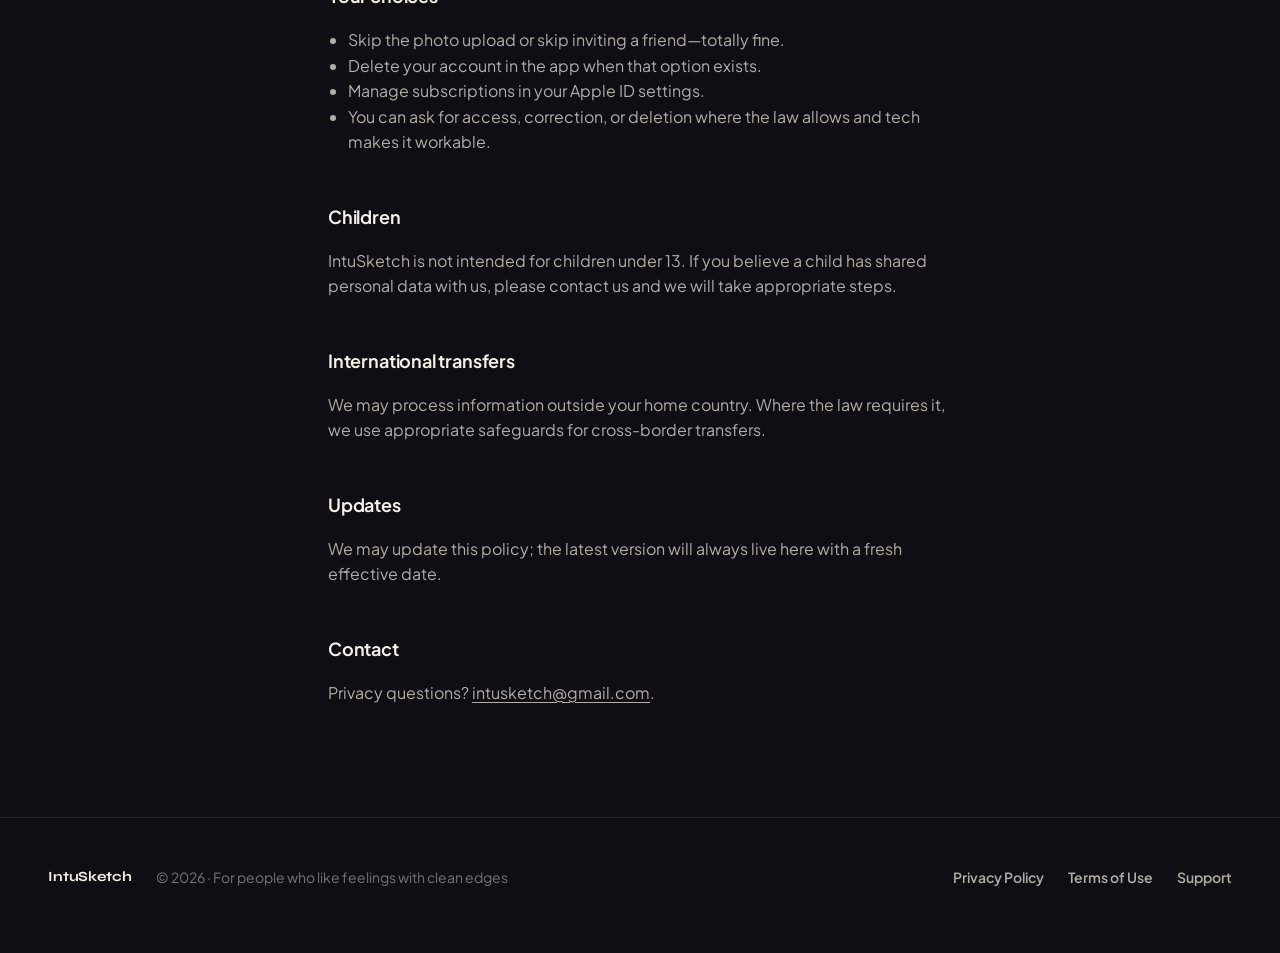
==== commit 938d5e9e: "Mobile header: safe-area, viewport-fit, readable bar; fix legal padding; v37 - viewport-fit=cover + " ====
--- a/privacy/index.html
+++ b/privacy/index.html
@@ -2,7 +2,7 @@
 <html lang="en">
   <head>
     <meta charset="utf-8">
-    <meta name="viewport" content="width=device-width, initial-scale=1">
+    <meta name="viewport" content="width=device-width, initial-scale=1, viewport-fit=cover">
     <title>Privacy Policy — IntuSketch</title>
     <meta name="description" content="How IntuSketch collects, uses, and protects your information.">
     <link rel="canonical" href="https://intusketch.art/privacy/">
@@ -12,7 +12,7 @@
       href="https://fonts.googleapis.com/css2?family=Plus+Jakarta+Sans:ital,wght@0,400;0,500;0,600;0,700;0,800;1,400;1,500&family=Syne:wght@400;500;600;700;800&family=Noto+Sans+KR:wght@400;500;600;700&family=Noto+Sans+SC:wght@400;500;600;700&family=Noto+Serif+KR:wght@400;600&family=Noto+Serif+SC:wght@400;600&display=swap"
       rel="stylesheet"
     >
-    <link rel="stylesheet" href="../styles.css?v=36">
+    <link rel="stylesheet" href="../styles.css?v=37">
   </head>
   <body data-page="privacy">
     <header class="site-header" data-site-header data-i18n-attr="aria-label" data-i18n="l_header_aria">
@@ -20,7 +20,7 @@
         <a class="brand" href="../" data-i18n-attr="aria-label" data-i18n="l_brand_aria">
           <img
             class="brand__icon"
-            src="../brand-icon.png?v=36"
+            src="../brand-icon.png?v=37"
             alt=""
             width="180"
             height="180"
@@ -117,12 +117,12 @@
       </div>
     </footer>
 
-    <script src="../lang/en.js?v=36"></script>
-    <script src="../lang/ru.js?v=36"></script>
-    <script src="../lang/de.js?v=36"></script>
-    <script src="../lang/es.js?v=36"></script>
-    <script src="../lang/zh.js?v=36"></script>
-    <script src="../lang/ko.js?v=36"></script>
-    <script src="../site.js?v=36"></script>
+    <script src="../lang/en.js?v=37"></script>
+    <script src="../lang/ru.js?v=37"></script>
+    <script src="../lang/de.js?v=37"></script>
+    <script src="../lang/es.js?v=37"></script>
+    <script src="../lang/zh.js?v=37"></script>
+    <script src="../lang/ko.js?v=37"></script>
+    <script src="../site.js?v=37"></script>
   </body>
 </html>
--- a/styles.css
+++ b/styles.css
@@ -92,7 +92,7 @@
 
 html {
   scroll-behavior: smooth;
-  scroll-padding-top: calc(var(--header-height) + var(--space-xl));
+  scroll-padding-top: calc(var(--header-height) + env(safe-area-inset-top, 0px) + var(--space-xl));
 }
 
 body {
@@ -176,7 +176,11 @@
   left: 0;
   right: 0;
   z-index: 50;
-  height: var(--header-height);
+  padding-top: env(safe-area-inset-top, 0px);
+  padding-left: env(safe-area-inset-left, 0px);
+  padding-right: env(safe-area-inset-right, 0px);
+  box-sizing: border-box;
+  min-height: calc(var(--header-height) + env(safe-area-inset-top, 0px));
   display: flex;
   align-items: center;
   transition:
@@ -292,9 +296,9 @@
 
 .hero--ignite {
   position: relative;
-  min-height: calc(100svh - var(--header-height));
+  min-height: calc(100svh - var(--header-height) - env(safe-area-inset-top, 0px));
   max-height: 100svh;
-  padding-top: var(--header-height);
+  padding-top: calc(var(--header-height) + env(safe-area-inset-top, 0px));
   display: flex;
   align-items: center;
   overflow: hidden;
@@ -1036,7 +1040,10 @@
 .legal-page {
   width: min(100%, var(--content-narrow));
   margin: 0 auto;
-  padding: calc(var(--header-height) + var(--space-3xl)) var(--gutter) var(--space-4xl);
+  padding: calc(var(--header-height) + env(safe-area-inset-top, 0px) + var(--space-3xl)) var(--gutter)
+    var(--space-4xl);
+  padding-left: max(var(--gutter), env(safe-area-inset-left, 0px));
+  padding-right: max(var(--gutter), env(safe-area-inset-right, 0px));
 }
 
 .legal-page h1 {
@@ -1233,33 +1240,60 @@
   }
 
   .site-header__inner {
-    flex-wrap: wrap;
-    gap: var(--space-sm) var(--space-md);
+    flex-wrap: nowrap;
+    align-items: center;
+    gap: var(--space-sm);
+    padding-left: max(var(--gutter), env(safe-area-inset-left, 0px));
+    padding-right: max(var(--gutter), env(safe-area-inset-right, 0px));
+  }
+
+  .brand {
+    flex-shrink: 0;
   }
 
   .site-header__cluster {
-    flex: 1 1 100%;
+    flex: 1 1 auto;
+    min-width: 0;
+    flex-wrap: nowrap;
     justify-content: flex-end;
-    flex-wrap: wrap;
-    row-gap: var(--space-xs);
-    column-gap: var(--space-md);
-    min-width: 0;
+    gap: var(--space-sm);
   }
 
   .nav {
-    flex-wrap: wrap;
-    gap: var(--space-sm) var(--space-md);
-    justify-content: flex-end;
+    flex-wrap: nowrap;
+    flex-shrink: 1;
+    gap: var(--space-sm);
+    max-width: 100%;
+    overflow-x: auto;
+    overflow-y: hidden;
+    -webkit-overflow-scrolling: touch;
+    scrollbar-width: none;
+    overscroll-behavior-x: contain;
+    mask-image: linear-gradient(to right, transparent, black 8px, black calc(100% - 8px), transparent);
+  }
+
+  .nav::-webkit-scrollbar {
+    display: none;
   }
 
   .nav a {
-    font-size: 0.8125rem;
+    font-size: 0.75rem;
+    flex-shrink: 0;
+    white-space: nowrap;
   }
 
   .lang-select {
     flex-shrink: 0;
     font-size: 0.75rem;
     padding: 0.35rem 1.65rem 0.35rem 0.65rem;
+  }
+
+  /* Readable logo + nav over bright hero (safe-area padding on .site-header) */
+  body.is-landing .site-header {
+    background: rgba(15, 15, 19, 0.82);
+    border-bottom: 1px solid var(--border);
+    backdrop-filter: blur(14px) saturate(160%);
+    -webkit-backdrop-filter: blur(14px) saturate(160%);
   }
 
   .hero__grid {
@@ -1292,6 +1326,8 @@
     font-size: 0.5rem;
     padding: 0.22rem 0.4rem;
   }
+
+  .section {
     padding: var(--space-3xl) var(--gutter);
   }
 
